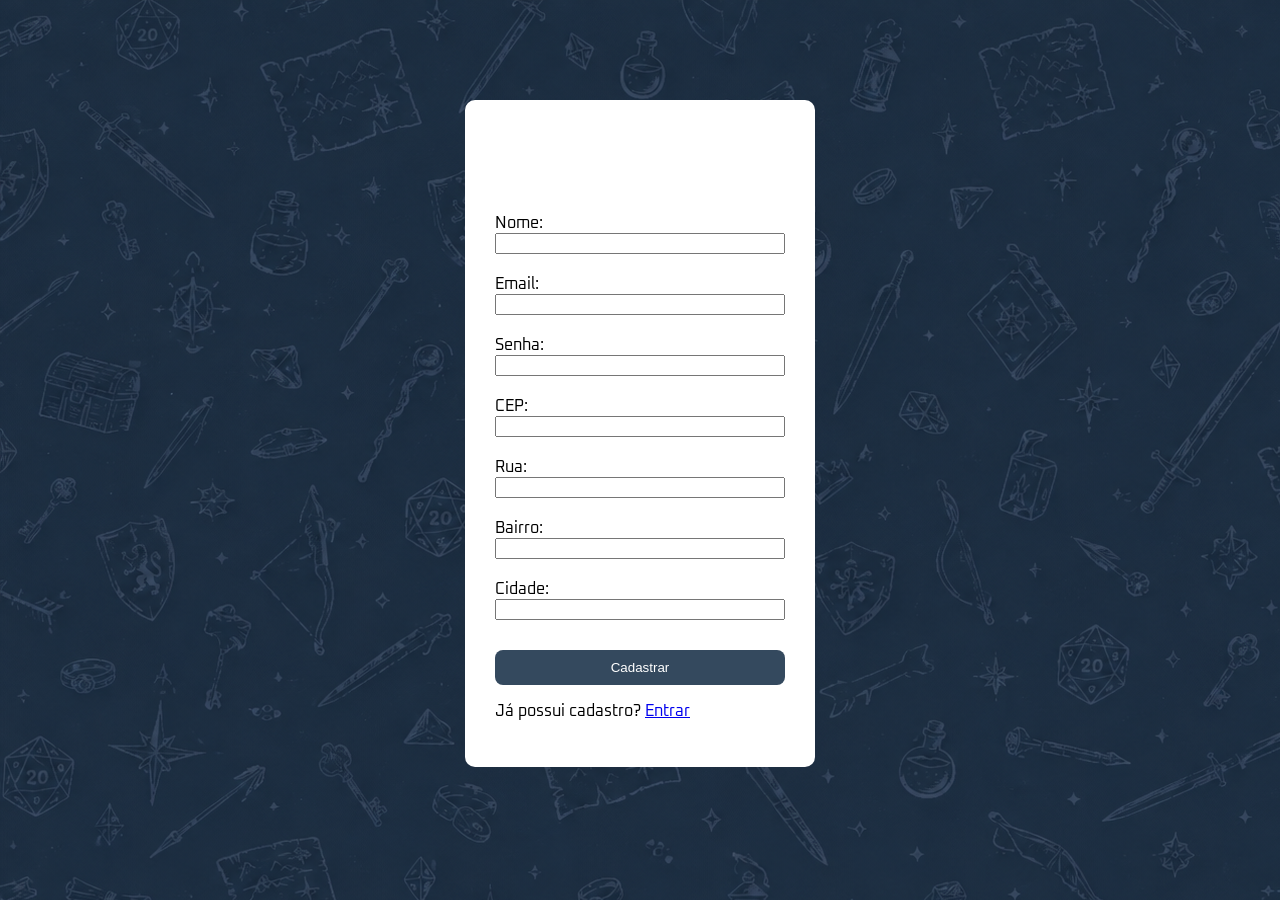
==== cadastro.html @ 587140c3 "projeto da estante de games completo" ====
<!DOCTYPE html>
<html lang="pt-BR">
<head>
    <meta charset="UTF-8">
    <meta name="viewport" content="width=device-width, initial-scale=1.0">
    <title>Cadastro</title>
    <link rel="stylesheet" href="style.css">

    <link rel="preconnect" href="https://fonts.googleapis.com">
    <link rel="preconnect" href="https://fonts.gstatic.com" crossorigin>
    <link href="https://fonts.googleapis.com/css2?family=Oxanium:wght@400;500;600;700&display=swap" rel="stylesheet">
</head>
<body>
    <div>
        <form id="form-cadastro">
            <h1>Cadastro</h1>
            <label for="ipt-nome">Nome:</label>
            <input type="text" id="ipt-nome" name="nome">
            <br>
            <label for="ipt-email">Email:</label>
            <input type="email" id="ipt-email" name="email">
            <br>
            <label for="ipt-senha">Senha:</label>
            <input type="password" id="ipt-senha" name="senha">
            <br>
            <label for="ipt-cep">CEP:</label>
            <input type="text" id="ipt-cep" name="cep">
            <br>
            <label for="ipt-rua">Rua:</label>
            <input type="text" id="ipt-rua" name="rua">
            <br>
            <label for="ipt-bairro">Bairro:</label>
            <input type="text" id="ipt-bairro" name="bairro">
            <br>
            <label for="ipt-cidade">Cidade:</label>
            <input type="text" id="ipt-cidade" name="cidade">
            <br>

            <button type="submit">Cadastrar</button>

            <p> Já possui cadastro? <a href="index.html">Entrar</a> </p>

        </form>
    </div>
</body>
<script src="script.js"></script>
</html>
---- style.css ----
* {
    box-sizing: border-box;
}

html {
    scroll-behavior: smooth;
}

nav {
    display: grid;
    grid-template-columns: 1fr auto 1fr;
    align-items: center;
    padding: 18px 35px;
    background-color: #1f2d3a;
    box-shadow: 0 3px 12px rgba(0, 0, 0, 0.3);
}

nav h1 {
    margin: 0;
    font-size: 28px;
    font-weight: 700;
    color: white;
    letter-spacing: 1px;
    text-shadow: 
       2px 0 #ff00ff,
       -2px 0 #00ffff,
       0 0 8px #ff00ff,
       0 0 8px #00ffff;
}

nav h1 span {
    color: #5dade2;
}



.links-nav {
    display: flex;
    gap: 35px;
    grid-column: 2;
    flex-wrap: wrap;
    justify-content: center;
}

nav a {
    color: white;
    text-decoration: none;
    font-size: 17px;
    transition: 0.2s;
}

nav a:hover {
    color: #5dade2;
    text-shadow: 0 0 8px #5dade2;
}

body {
    margin: 0;
    width: 100%;
    overflow-x: hidden;
    font-family: "Oxanium", sans-serif;
    background-color: #2c3e50;
    background-image: url("fundo.png");
    background-repeat: repeat;
}

form {
    width: 350px;
    margin: 100px auto;
    display: flex;
    flex-direction: column;
    background-color: white;
    padding: 30px;
    border-radius: 10px;
}

button {
    border-radius: 8px;
    background-color: #34495e;
    border: none;
    color: white;
    padding: 10px;
    margin-top: 10px;
}

button:hover {
    transform: scale(1.05);
    background-color: #2c3e50;
}

.pesquisa {
    display: flex;
    justify-content: end;
    align-items: center;
    gap: 10px;
    margin: 20px auto 30px;
}

#ipt-pesquisa {
    width: 350px;
    padding: 12px 15px;
    border: 2px solid #34495e;
    border-radius: 8px;
    outline: none;
    font-size: 16px;
    background-color: #1f2d3a;
    color: white;
    transition: 0.2s;
}

#ipt-pesquisa::placeholder {
    color: #b0b8bf;
}

#ipt-pesquisa:focus {
    border-color: #5dade2;
    box-shadow: 0 0 8px rgba(93, 173, 226, 0.5);
}

#btn-pesquisar {
    margin: 0;
    padding: 12px 20px;
    border-radius: 8px;
    background-color: #34495e;
    color: white;
    border: 2px solid #5dade2;
    font-size: 16px;
    cursor: pointer;
    transition: 0.2s;
}

#btn-pesquisar:hover {
    background-color: #5dade2;
    box-shadow: 0 0 10px #5dade2;
    transform: scale(1.05);
}


#games {
    display: flex;
    gap: 20px;
    transition: transform 0.5s ease;
    width: max-content;
}

.games-window {
    overflow: hidden;
    width: 100%;
}

.games-container {
    display: flex;
    align-items: center;
    gap: 10px;
    width: 90%;
    margin: 0 auto;
}

.games-anterior,
.games-proximo {
    flex-shrink: 0;
}

.card {
    width: 200px;
    max-width: 100%;
    height: 380px;
    flex-shrink: 0;
    display: flex;
    flex-direction: column;
    text-align: center;
    background-color: #1f2d3a;
    padding: 20px;
    border-radius: 10px;
    position: relative;
    border: 1px solid #34495e;
    box-shadow: 0 5px 15px rgba(0, 0, 0, 0.3);
    transition: 0.2s;
}

.card:hover {
    transform: translateY(-5px);
    border-color: #5dade2;
    box-shadow: 0 0 15px rgba(93, 173, 226, 0.4);
}

.card img {
    width: 100%;
    height: 180px;
    object-fit: contain;
    border-radius: 8px;
}
.card p {
    margin-top: auto;
    font-size: 20px;
    font-weight: bold;
    color: white;
}
.card h2 {
    height: 60px;
    padding-top: 15px;
    margin: 0;
    font-size: 16px;
    font-weight: 700;
    color: white;
    text-align: center;
}

h1 {
    font-family: "Oxanium", sans-serif;
    font-weight: 700;
    color: white;
}

h2 {
    text-align: start;
    color: white;
    font-size: 30px;
    margin-left: 5%;
    text-shadow: 0 0 8px #5dade2;
}

.banner {
    width: 80%;
    max-width: 1400px;
    height: min(60vw, 800px);
    min-height: 300px;
    margin: 30px auto;
    position: relative;
    overflow: hidden;
    border-radius: 16px;
    border: 2px solid #34495e;
    box-shadow:
        0 5px 20px rgba(0, 0, 0, 0.4),
        0 0 15px rgba(93, 173, 226, 0.25);
}

.slider {
    display: flex;
    flex-direction: row;
    width: 100%;
    height: 100%;
    transition: transform 0.5s ease;
}

.slider img {
    width: 100%;
    min-width: 100%;
    height: 100%;
    object-fit: cover;
    flex-shrink: 0;
}

.btn {
    position: absolute;
    top: 50%;
    border: 1px solid #5dade2;
    background: rgba(31, 45, 58, 0.8);
    color: white;
    font-size: 30px;
    padding: 10px 15px;
    cursor: pointer;
    border-radius: 50%;
    margin: 0;
    transition: 0.2s;
}

.btn:hover {
    background-color: #5dade2;
    box-shadow: 0 0 12px #5dade2;
    transform: scale(1.1);
}

.anterior {
    left: 10px;
}

.proximo {
    right: 10px;
}

.favoritar {
    position: absolute;
    top: 10px;
    right: 10px;
    color: white;
    font-size: 30px;
    background: none;
    padding: 0;
    margin: 0;
}

.favoritar.favoritado {
    color: red;
}

.genero {
    font-size: 14px !important;
    word-wrap: break-word;
    overflow-wrap: break-word;
}

#lista-favoritos {
    display: flex;
    flex-wrap: wrap;
    gap: 20px;
    width: 90%;
    margin: 0 auto;
    justify-content: center;
}

.confirmacao {
    display: none;
    position: fixed;
    top: 50%;
    left: 50%;
    transform: translate(-50%, -50%);
    background-color: white;
    padding: 15px;
    border-radius: 10px;
    box-shadow: 0 4px 10px rgba(0, 0, 0, 0.3);
    z-index: 10;
}

.confirmacao p {
    margin-top: 0;
}

.confirmacao button {
    margin: 5px;
    padding: 8px 15px;
    border: none;
    border-radius: 5px;
    cursor: pointer;
}

#lista-jogando {
    display: flex;
    flex-wrap: wrap;
    justify-content: center;
    gap: 30px;
}

.jogo-jogando {
    display: flex;
    gap: 15px;
    max-width: 100%;
}

.folha-comentario {
    width: 280px;
    min-height: 400px;
    background-color: #e8d5a8;
    padding: 20px;
    box-sizing: border-box;
    box-shadow: 4px 5px 12px rgba(0, 0, 0, 0.35);
    border: 3px solid #8b6b3f;
    border-radius: 8px;
    position: relative;
}

.folha-comentario h3 {
    margin-top: 0;
    margin-bottom: 15px;
    text-align: center;
    color: #5c4025;
    border-bottom: 2px solid #8b6b3f;
    padding-bottom: 10px;
}

.folha-comentario textarea {
    width: 100%;
    height: 220px;
    box-sizing: border-box;
    resize: none;
    border: none;
    outline: none;
    background-color: transparent;
    color: #3f2d1c;
    font-size: 15px;
    line-height: 26px;
    font-family: Georgia, serif;
}

@media (max-width: 700px) {

    .jogo-jogando {
        flex-direction: column;
        align-items: center;
    }

    .folha-comentario {
        width: 280px;
        max-width: 100%;
    }

}

@media (max-width: 700px) {

    nav {
        grid-template-columns: 1fr;
        gap: 15px;
        text-align: center;
    }

    .links-nav {
        grid-column: 1;
        gap: 15px;
        justify-content: center;
    }

    nav a {
        font-size: 14px;
    }

    .banner {
        width: 95%;
        height: 55vw;
        min-height: 220px;
    }

    .games-container {
        width: 100%;
    }

    .card {
        width: 180px;
        height: 360px;
    }

    .card img {
        height: 160px;
    }

    #lista-jogando {
        width: 100%;
        padding: 0 10px;
    }

    .jogo-jogando {
        flex-direction: column;
        align-items: center;
    }

    .folha-comentario {
        width: 280px;
        max-width: 100%;
    }

}

@media (min-width: 1600px) {

    .games-container {
        width: 1400px;
        max-width: 90%;
    }

    #lista-favoritos {
        max-width: 1400px;
    }

    #lista-jogando {
        max-width: 1400px;
        margin: 0 auto;
    }

}
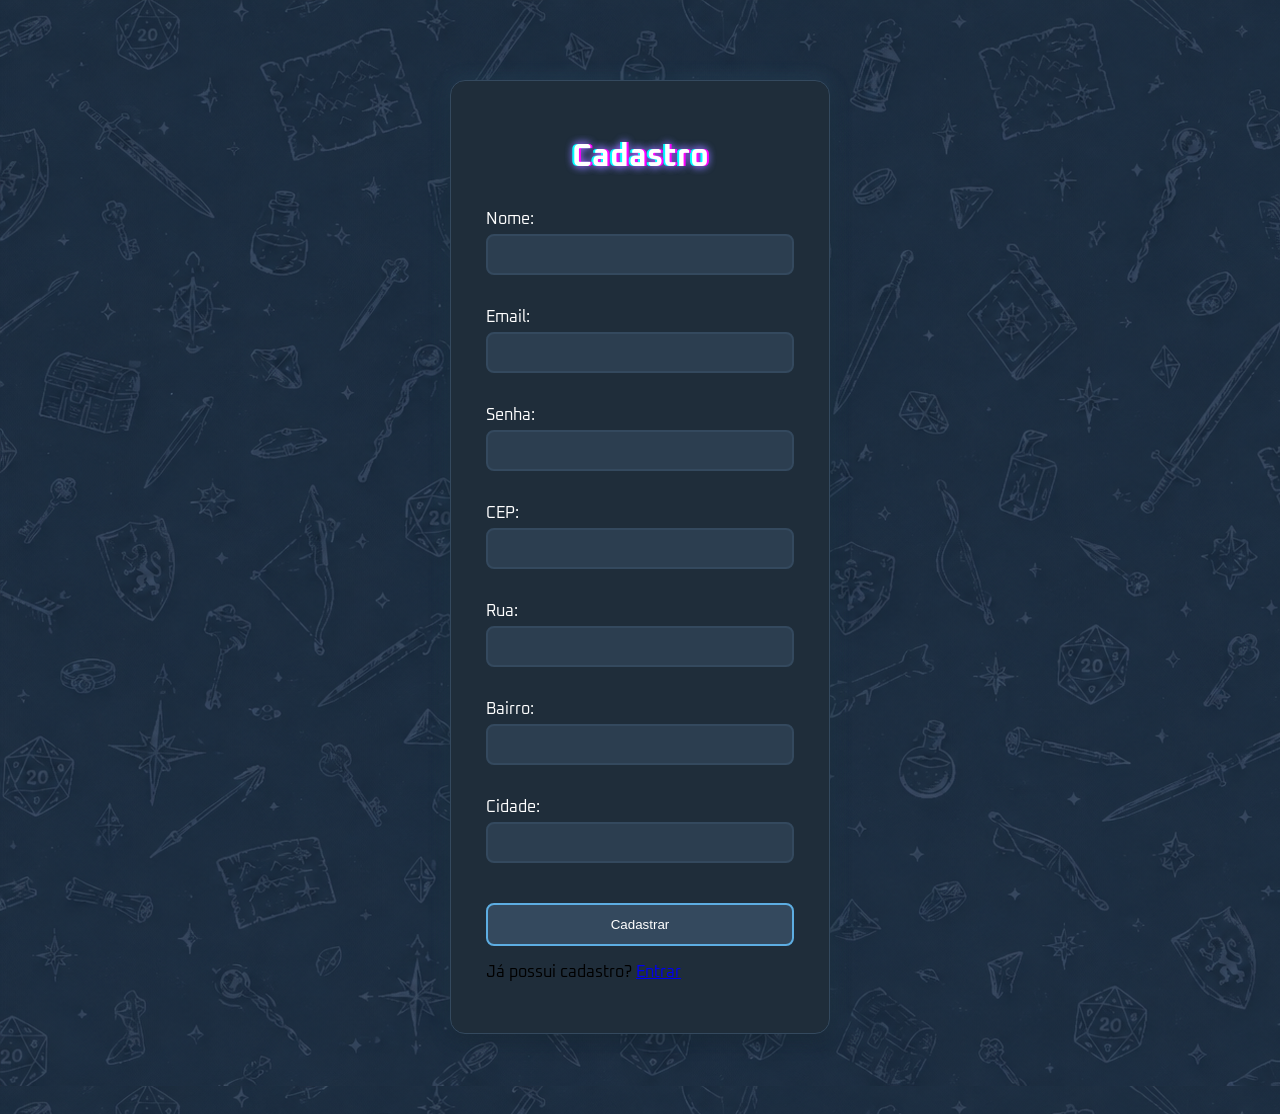
==== commit 81be3579: "atualizações no login e cadastro" ====
--- a/cadastro.html
+++ b/cadastro.html
@@ -18,10 +18,10 @@
             <input type="text" id="ipt-nome" name="nome">
             <br>
             <label for="ipt-email">Email:</label>
-            <input type="email" id="ipt-email" name="email">
+            <input type="email" id="ipt-email" name="email" required>
             <br>
             <label for="ipt-senha">Senha:</label>
-            <input type="password" id="ipt-senha" name="senha">
+            <input type="password" id="ipt-senha" name="senha" required>
             <br>
             <label for="ipt-cep">CEP:</label>
             <input type="text" id="ipt-cep" name="cep">
--- a/style.css
+++ b/style.css
@@ -11,6 +11,8 @@
     grid-template-columns: 1fr auto 1fr;
     align-items: center;
     padding: 18px 35px;
+    max-width: 2400px;
+    margin: 0 auto;
     background-color: #1f2d3a;
     box-shadow: 0 3px 12px rgba(0, 0, 0, 0.3);
 }
@@ -65,13 +67,72 @@
 }
 
 form {
-    width: 350px;
-    margin: 100px auto;
+    width: 380px;
+    max-width: 90%;
+    margin: 80px auto;
     display: flex;
     flex-direction: column;
-    background-color: white;
-    padding: 30px;
-    border-radius: 10px;
+    background-color: #1f2d3a;
+    padding: 35px;
+    border-radius: 15px;
+    border: 1px solid #34495e;
+    box-shadow: 
+        0 5px 20px rgba(0, 0, 0, 0.4),
+        0 0 20px rgba(93, 173, 226, 0.2);
+}
+
+form label {
+    color: white;
+    margin-top: 12px;
+    margin-bottom: 5px;
+}
+
+form input {
+    padding: 10px;
+    border: 2px solid #34495e;
+    border-radius: 8px;
+    outline: none;
+    background-color: #2c3e50;
+    color: white;
+    font-size: 15px;
+    transition: 0.2s;
+}
+
+form input:focus {
+    border-color: #5dade2;
+    box-shadow: 0 0 8px rgba(93, 173, 226, 0.5);
+}
+
+form input::placeholder {
+    color: #b0b8bf;
+}
+
+form button {
+    margin-top: 20px;
+    padding: 12px;
+    border: 2px solid #5dade2;
+    background-color: #34495e;
+    color: white;
+    border-radius: 8px;
+    cursor: pointer;
+    transition: 0.2s;
+}
+
+form button:hover {
+    background-color: #5dade2;
+    box-shadow: 0 0 10px #5dade2;
+    transform: scale(1.03);
+}
+
+form h1 {
+    text-align: center;
+    margin-bottom: 20px;
+    color: white;
+    text-shadow: 
+         2px 0 #ff00ff,
+         -2px 0 #00ffff,
+         0 0 8px #ff00ff,
+         0 0 8px #00ffff;
 }
 
 button {
